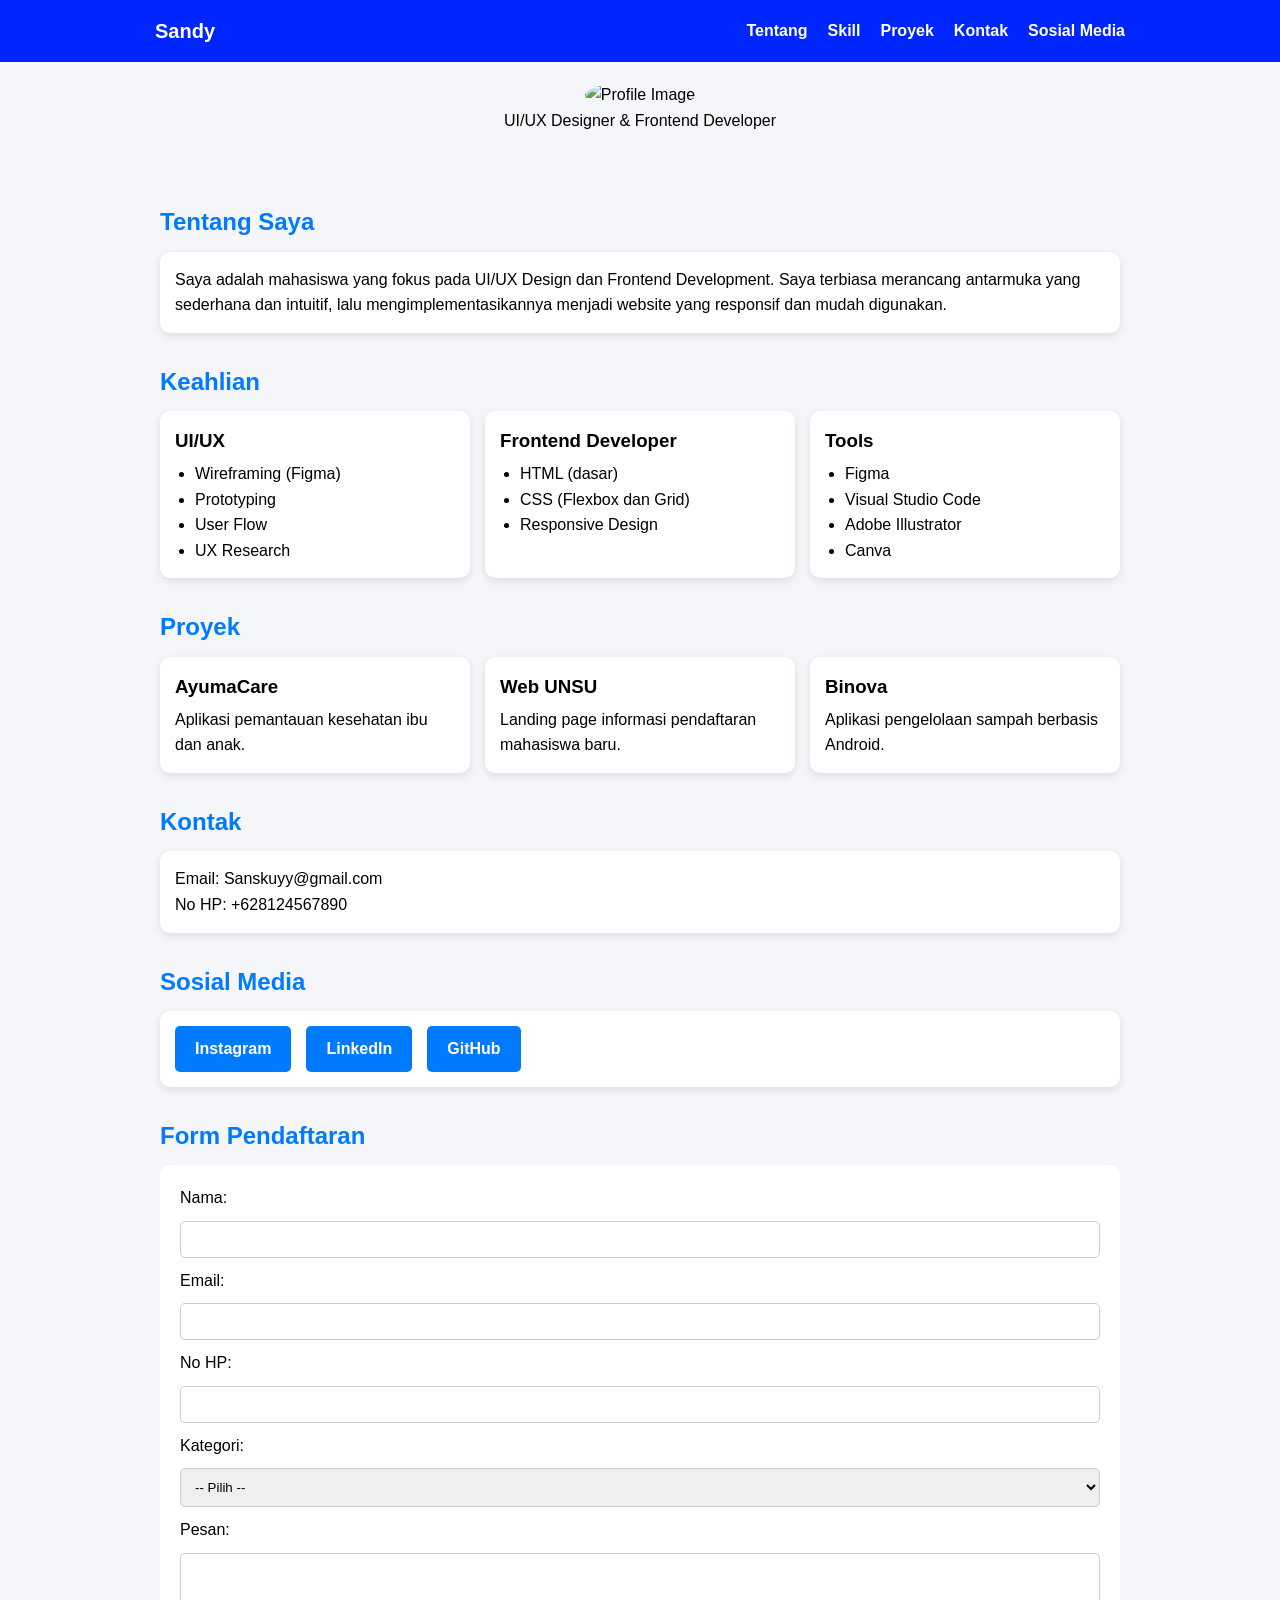
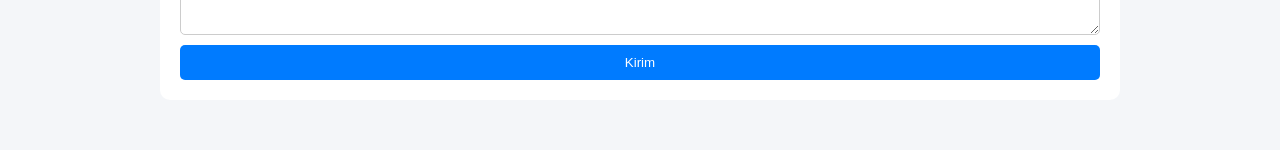
==== LK-05/index.html @ fd79a192 "Move: Memindahkan file HTML dan CSS ke folder LK-05" ====
<!DOCTYPE html>
<html lang="en">

<head>
    <meta charset="UTF-8">
    <meta name="viewport" content="width=device-width, initial-scale=1.0">
    <title>Tugas LK4</title>
    <link rel="stylesheet" href="style.css">
</head>

<body>

    <!-- HEADER / NAVBAR -->
    <header class="navbar">
        <div class="nav-container">

            <!-- KIRI -->
            <h1 class="logo">Sandy</h1>

            <!-- KANAN -->
            <nav>
                <ul class="nav-menu">
                    <li><a href="#tentang">Tentang</a></li>
                    <li><a href="#skill">Skill</a></li>
                    <li><a href="#proyek">Proyek</a></li>
                    <li><a href="#kontak">Kontak</a></li>
                    <li><a href="#sosial-media">Sosial Media</a></li>
                </ul>
            </nav>

        </div>
    </header>

    <!-- HERO (biar foto tetap ada) -->
    <section class="hero">
        <img src="profile-img.png" alt="Profile Image">
        <p>UI/UX Designer & Frontend Developer</p>
    </section>

    <!-- MAIN -->
    <main>

        <!-- Tentang -->
        <section id="tentang">
            <h2>Tentang Saya</h2>
            <article>
                <p>
                    Saya adalah mahasiswa yang fokus pada UI/UX Design dan Frontend Development.
                    Saya terbiasa merancang antarmuka yang sederhana dan intuitif,
                    lalu mengimplementasikannya menjadi website yang responsif dan mudah digunakan.
                </p>
            </article>
        </section>

        <!-- Skill -->
        <section id="skill">
            <h2>Keahlian</h2>

            <div class="skill-container">
                <article>
                    <h3>UI/UX</h3>
                    <ul>
                        <li>Wireframing (Figma)</li>
                        <li>Prototyping</li>
                        <li>User Flow</li>
                        <li>UX Research</li>
                    </ul>
                </article>

                <article>
                    <h3>Frontend Developer</h3>
                    <ul>
                        <li>HTML (dasar)</li>
                        <li>CSS (Flexbox dan Grid)</li>
                        <li>Responsive Design</li>
                    </ul>
                </article>

                <article>
                    <h3>Tools</h3>
                    <ul>
                        <li>Figma</li>
                        <li>Visual Studio Code</li>
                        <li>Adobe Illustrator</li>
                        <li>Canva</li>
                    </ul>
                </article>
            </div>
        </section>

        <!-- Project -->
        <section id="proyek">
            <h2>Proyek</h2>

            <div class="project-container">
                <article>
                    <h3>AyumaCare</h3>
                    <p>Aplikasi pemantauan kesehatan ibu dan anak.</p>
                </article>

                <article>
                    <h3>Web UNSU</h3>
                    <p>Landing page informasi pendaftaran mahasiswa baru.</p>
                </article>

                <article>
                    <h3>Binova</h3>
                    <p>Aplikasi pengelolaan sampah berbasis Android.</p>
                </article>
            </div>
        </section>

        <!-- Kontak -->
        <section id="kontak">
            <h2>Kontak</h2>
            <article>
                <p>Email: Sanskuyy@gmail.com</p>
                <p>No HP: +628124567890</p>
            </article>
        </section>

        <!-- Sosial Media -->
        <section id="sosial-media">
            <h2>Sosial Media</h2>
            <article>
                <ul>
                    <li><a href="#" target="_blank">Instagram</a></li>
                    <li><a href="#" target="_blank">LinkedIn</a></li>
                    <li><a href="#" target="_blank">GitHub</a></li>
                </ul>
            </article>
        </section>

        <!-- Form -->
        <section id="form">
            <h2>Form Pendaftaran</h2>

            <form id="formPendaftaran">
                <label>Nama:</label>
                <input type="text" id="nama" required>

                <label>Email:</label>
                <input type="email" id="email" required>

                <label>No HP:</label>
                <input type="tel" id="hp" required>

                <label>Kategori:</label>
                <select id="kategori" required>
                    <option value="">-- Pilih --</option>
                    <option>Web Development</option>
                    <option>Desain</option>
                    <option>Konsultasi</option>
                </select>

                <label>Pesan:</label>
                <textarea id="pesan" rows="4"></textarea>

                <button type="submit">Kirim</button>
            </form>

            <!-- Preview -->
            <div id="preview"></div>

            <!-- Hasil submit -->
            <ul id="listData"></ul>

            <!-- NOTIF -->
            <div id="notif"></div>
        </section>
        </main>
        <script src="script.js"></script>
</body>

</html>
---- LK-05/style.css ----
/* RESET */
* {
  margin: 0;
  padding: 0;
  box-sizing: border-box;
}

/* BODY */
body {
  font-family: Arial, sans-serif;
  background: #f4f6f9;
  line-height: 1.6;
}

/* ================= */
/* NAVBAR */
/* ================= */
.navbar {
  background: #0026ff;
  color: white;
}

.nav-container {
  max-width: 1000px;
  margin: auto;
  padding: 15px;

  display: flex;
  justify-content: space-between;
  align-items: center;
}

/* LOGO */
.logo {
  font-size: 20px;
}

/* MENU */
.nav-menu {
  display: flex;
  list-style: none;
  gap: 20px;
}

.nav-menu a {
  color: white;
  text-decoration: none;
  font-weight: bold;
}

.nav-menu a:hover {
  text-decoration: underline;
}

/* ================= */
/* HERO */
/* ================= */
.hero {
  text-align: center;
  padding: 20px;
}

.hero img {
  width: 150px;
  height: 150px;
  border-radius: 50%;
  object-fit: cover;
}

/* ================= */
/* MAIN */
/* ================= */
main {
  max-width: 1000px;
  margin: auto;
  padding: 20px;
}

section {
  margin-bottom: 30px;
}

/* CARD */
article {
  background: white;
  padding: 15px;
  border-radius: 10px;
  box-shadow: 0 3px 8px rgba(0, 0, 0, 0.1);
}

/* TYPO */
h2 {
  color: #007bff;
  margin-bottom: 10px;
}

h3 {
  margin-bottom: 5px;
}

/* LIST */
ul {
  margin-left: 20px;
}

/* GRID */
.skill-container,
.project-container {
  display: grid;
  grid-template-columns: repeat(3, 1fr);
  gap: 15px;
}

/* SOSIAL MEDIA */
#sosial-media article ul {
  list-style: none;
  margin-left: 0;
  display: flex;
  gap: 15px;
  flex-wrap: wrap;
}

#sosial-media article a {
  display: inline-block;
  padding: 10px 20px;
  background: #007bff;
  color: white;
  text-decoration: none;
  border-radius: 5px;
  font-weight: bold;
  transition: background 0.3s ease;
}

#sosial-media article a:hover {
  background: #0056b3;
}

/* FORM */
form {
  background: white;
  padding: 20px;
  border-radius: 10px;
  display: flex;
  flex-direction: column;
  gap: 10px;
}

input,
select,
textarea {
  padding: 10px;
  border-radius: 5px;
  border: 1px solid #ccc;
}

/* BUTTON */
button {
  background: #007bff;
  color: white;
  padding: 10px;
  border: none;
  border-radius: 5px;
}

button:hover {
  background: #0056b3;
  cursor: pointer;
}

/* FOOTER */
footer {
  text-align: center;
  padding: 15px;
  background: #333;
  color: white;
}

/* ================= */
/* RESPONSIVE */
/* ================= */

/* TABLET */
@media (max-width: 768px) {
  .nav-container {
    flex-direction: column;
    gap: 10px;
  }

  .nav-menu {
    flex-direction: column;
  }

  .skill-container,
  .project-container {
    grid-template-columns: 1fr 1fr;
  }
}

/* MOBILE */
@media (max-width: 480px) {
  .skill-container,
  .project-container {
    grid-template-columns: 1fr;
  }

  body {
    font-size: 14px;
  }
}
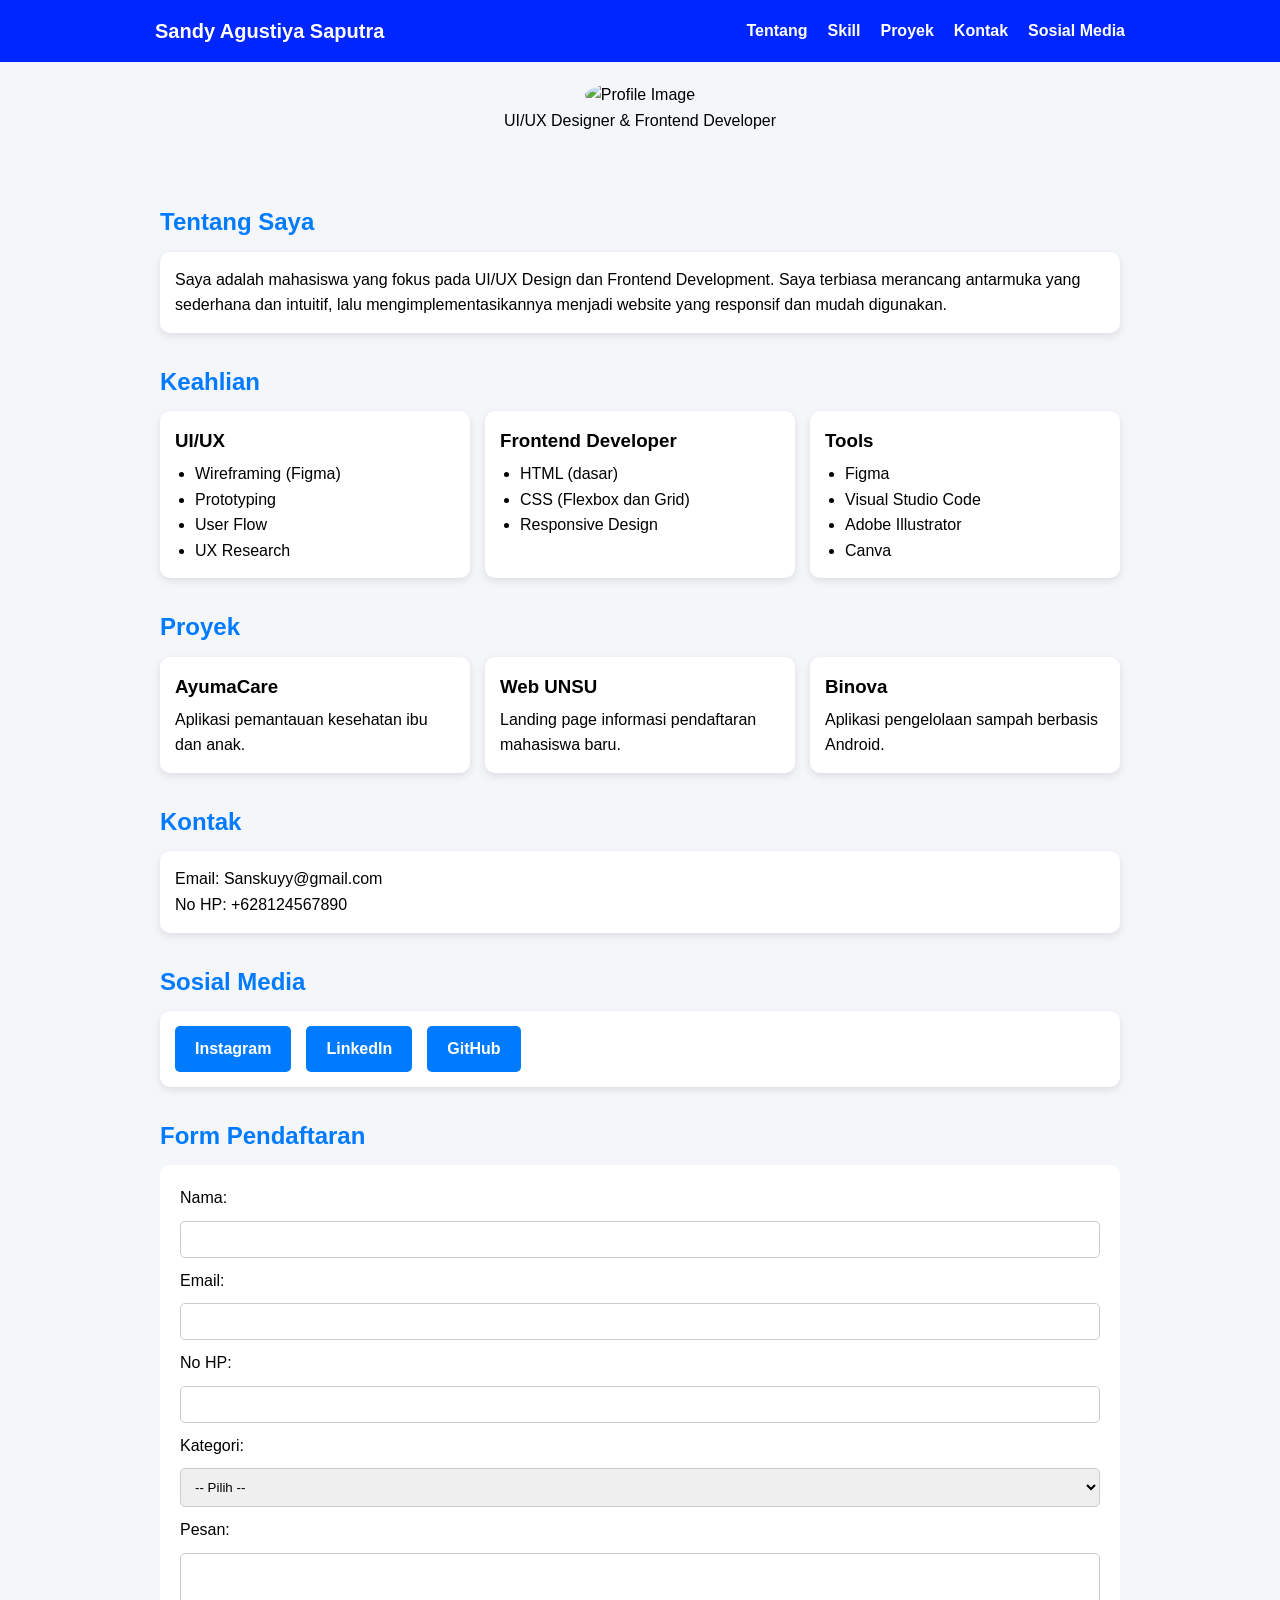
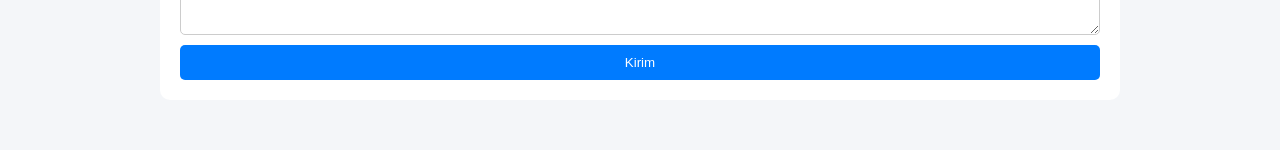
==== commit 0f716800: "Update: Mengubah nama profil menjadi Sandy Agustiya Saputra pada header" ====
--- a/LK-05/index.html
+++ b/LK-05/index.html
@@ -15,7 +15,7 @@
         <div class="nav-container">
 
             <!-- KIRI -->
-            <h1 class="logo">Sandy</h1>
+            <h1 class="logo">Sandy Agustiya Saputra</h1>
 
             <!-- KANAN -->
             <nav>
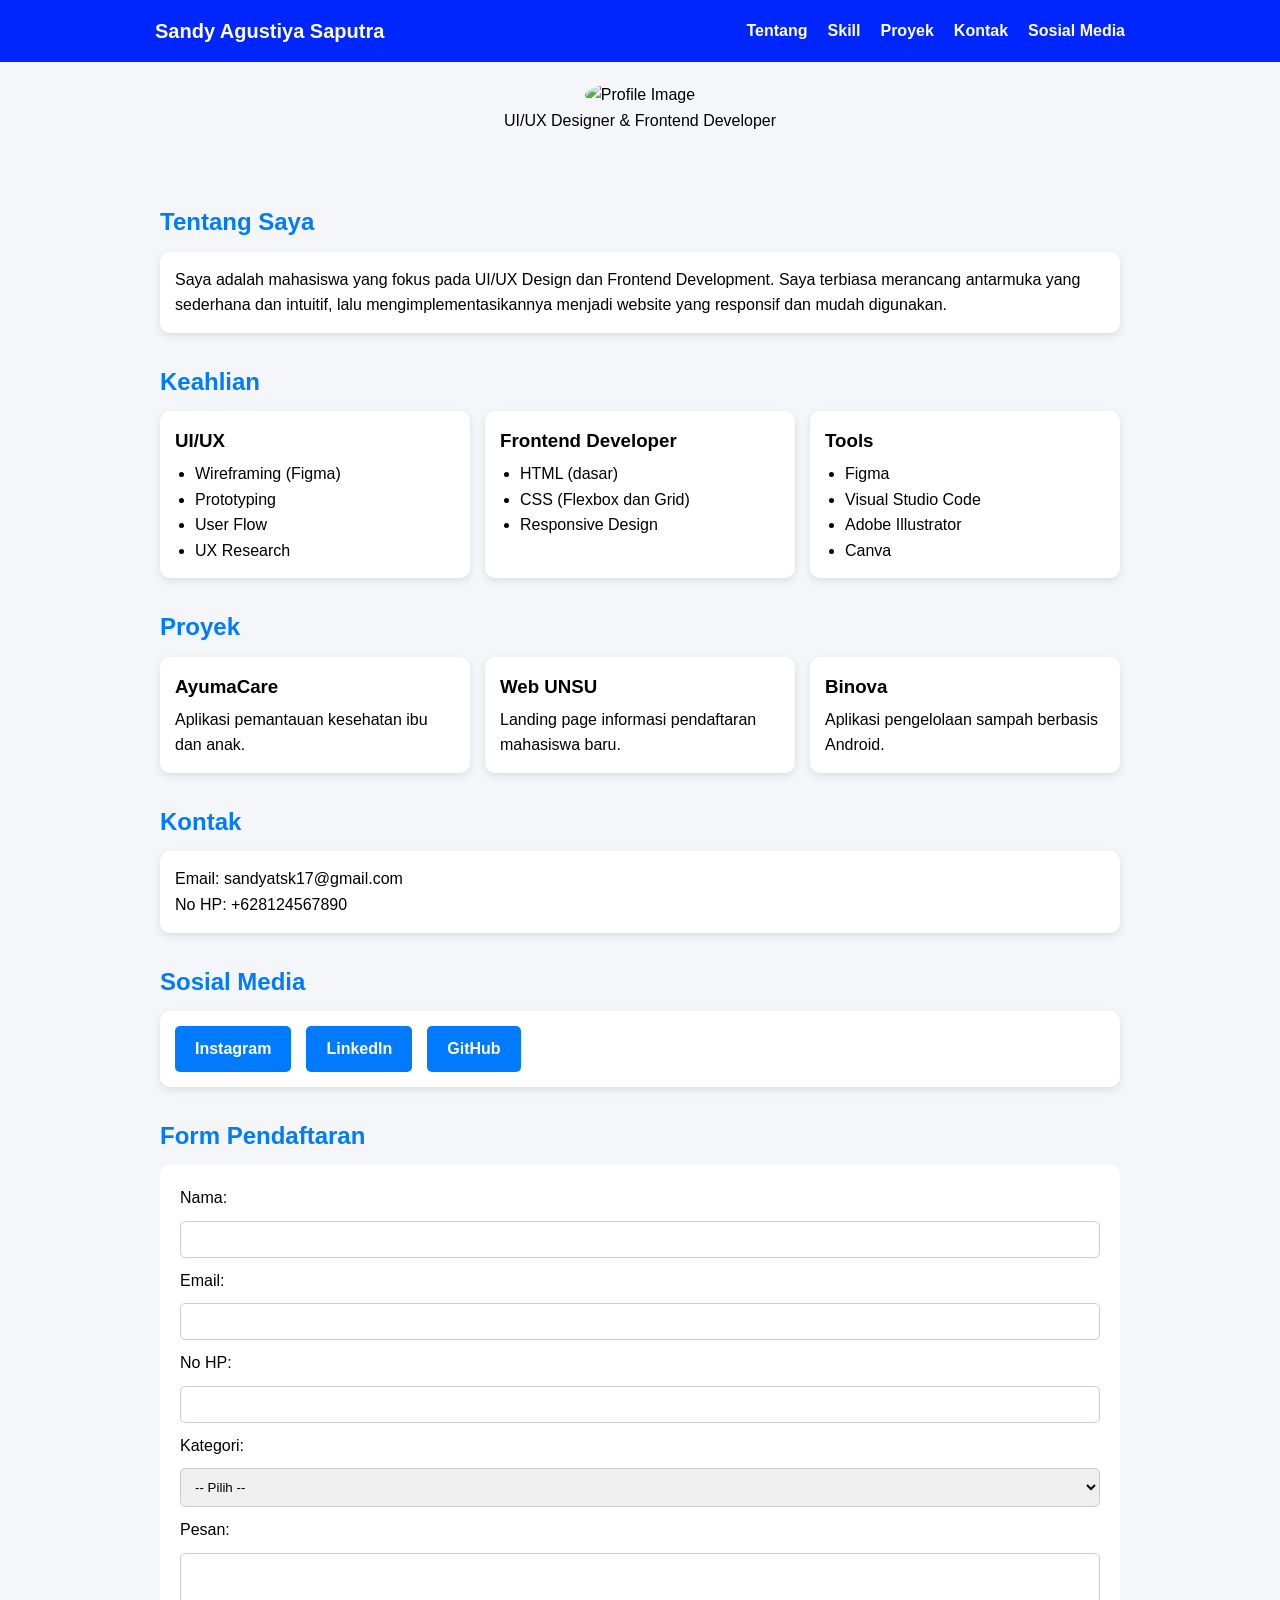
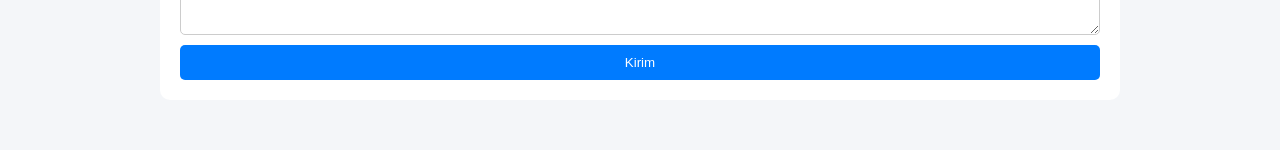
==== commit ac031e2b: "Update: Mengubah alamat email pada bagian kontak" ====
--- a/LK-05/index.html
+++ b/LK-05/index.html
@@ -114,7 +114,7 @@
         <section id="kontak">
             <h2>Kontak</h2>
             <article>
-                <p>Email: Sanskuyy@gmail.com</p>
+                <p>Email: sandyatsk17@gmail.com</p>
                 <p>No HP: +628124567890</p>
             </article>
         </section>
